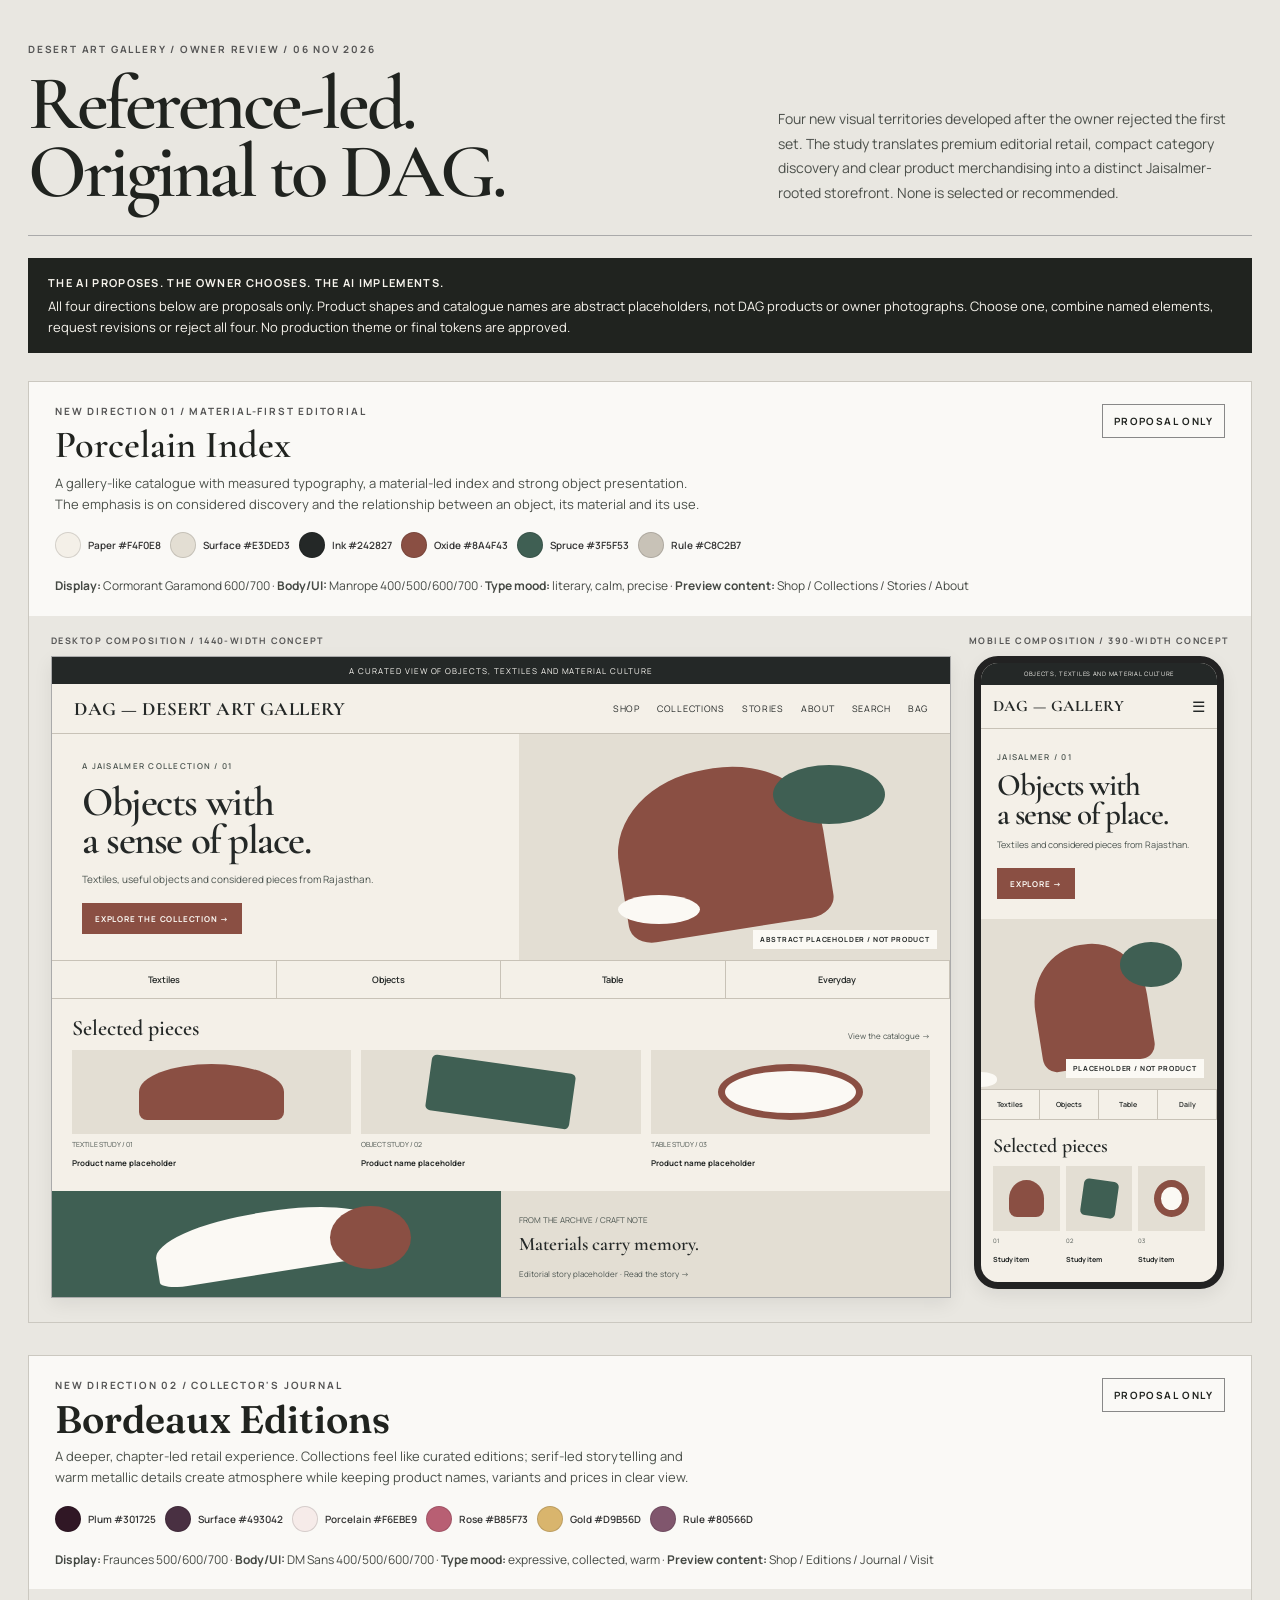
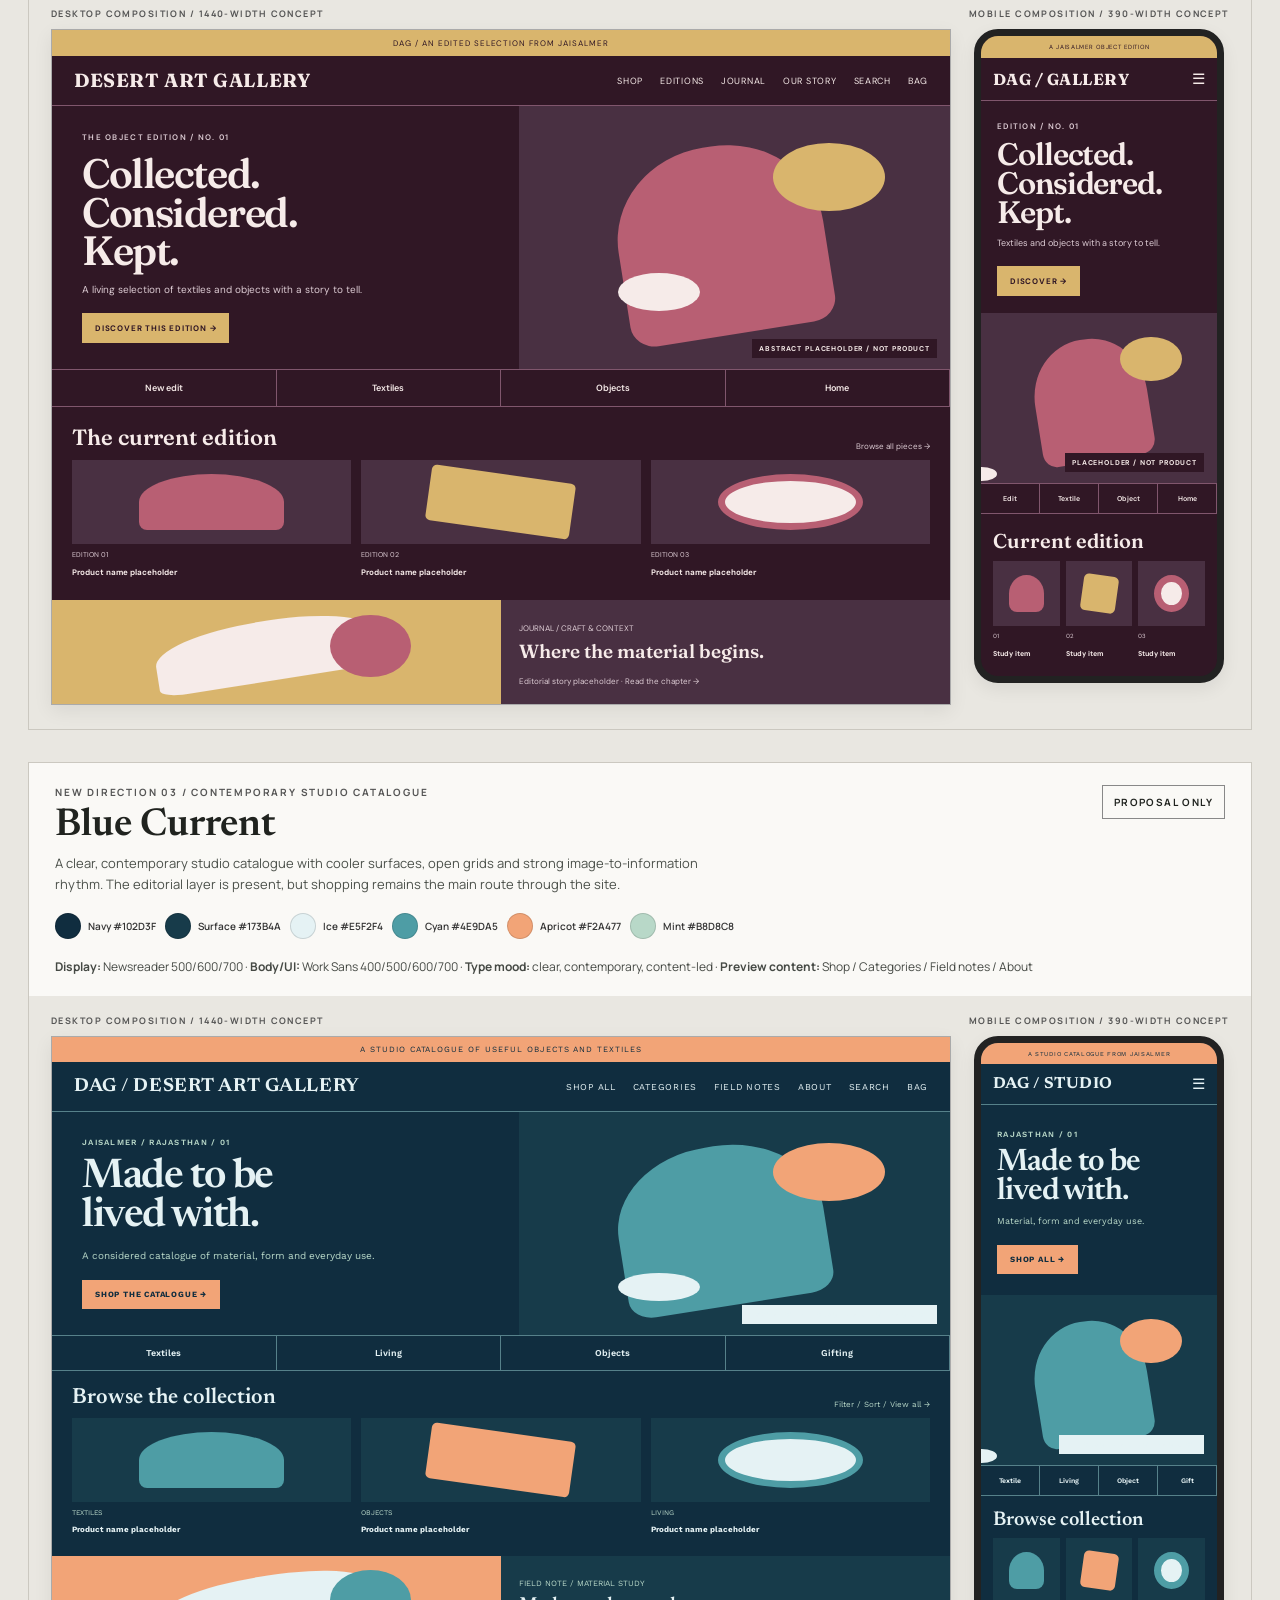
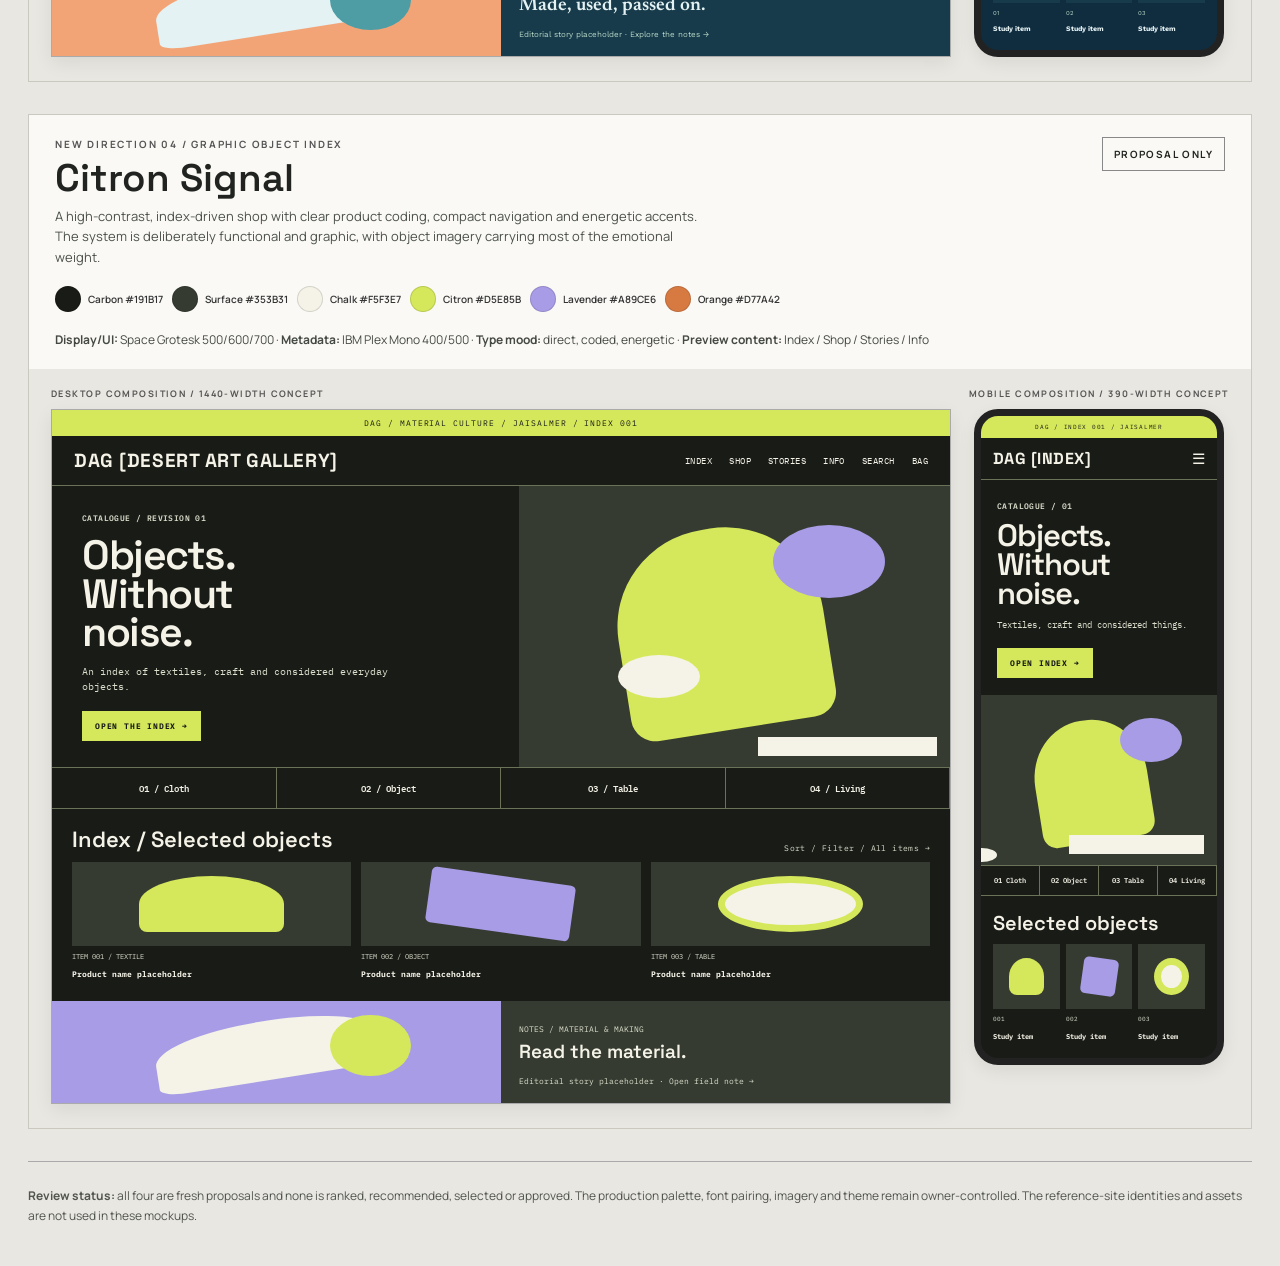
==== design/explorations/reference-led-directions.html @ 69257cd1 "design: add four fresh reference-led visual territories" ====
<!doctype html>
<html lang="en">
<head>
<meta charset="utf-8">
<meta name="viewport" content="width=device-width, initial-scale=1">
<meta name="color-scheme" content="light">
<title>DAG — Reference-led visual territories / owner review</title>
<link rel="preconnect" href="https://fonts.googleapis.com">
<link rel="preconnect" href="https://fonts.gstatic.com" crossorigin>
<link href="https://fonts.googleapis.com/css2?family=Cormorant+Garamond:wght@500;600;700&family=Manrope:wght@400;500;600;700&family=Fraunces:opsz,wght@9..144,500;9..144,600;9..144,700&family=DM+Sans:wght@400;500;600;700&family=Newsreader:opsz,wght@6..72,500;6..72,600;6..72,700&family=Work+Sans:wght@400;500;600;700&family=Space+Grotesk:wght@400;500;600;700&family=IBM+Plex+Mono:wght@400;500&display=swap" rel="stylesheet">
<style>
*{box-sizing:border-box}
:root{font-family:Manrope,Arial,sans-serif;color:#20231f;background:#e9e7e1}
body{margin:0;padding:28px}
.page{max-width:1600px;margin:0 auto}
.kicker{font:700 10px/1.4 Manrope,sans-serif;letter-spacing:.18em;text-transform:uppercase;color:#555}
.intro{display:grid;grid-template-columns:1.2fr .8fr;gap:40px;align-items:end;border-bottom:1px solid #aaa;padding:14px 0 30px}
.intro h1{font:600 clamp(42px,6vw,84px)/.88 "Cormorant Garamond",serif;letter-spacing:-.045em;margin:14px 0 0;max-width:900px}
.intro p{font-size:14px;line-height:1.75;max-width:520px;margin:0;color:#4c504b}
.gate{margin:22px 0 28px;padding:16px 20px;background:#20231f;color:#f7f4ed;line-height:1.6;font-size:13px}
.gate strong{display:block;letter-spacing:.12em;text-transform:uppercase;font-size:11px;margin-bottom:4px}
.option{background:#faf9f6;margin:0 0 32px;border:1px solid #cbc8c0}
.option-head{padding:22px 26px 18px;display:grid;grid-template-columns:1fr auto;gap:24px;align-items:start}
.option-head h2{font:600 clamp(28px,3vw,42px)/1 "Cormorant Garamond",serif;margin:8px 0}
.option-head p{font-size:13px;line-height:1.6;max-width:650px;margin:0;color:#4b504a}
.proposal-tag{font:700 10px Manrope,sans-serif;letter-spacing:.14em;border:1px solid #888;padding:9px 11px;text-transform:uppercase;white-space:nowrap}
.palette{display:flex;flex-wrap:wrap;gap:9px;padding:0 26px 18px}
.swatch{display:flex;align-items:center;gap:7px;font:600 10px Manrope,sans-serif;color:#333}
.chip{width:26px;height:26px;border:1px solid #0002;border-radius:50%;display:inline-block}
.fontline{padding:0 26px 20px;font-size:12px;color:#454944;line-height:1.6}
.previews{padding:18px 22px 24px;background:#e9e7e1;display:grid;grid-template-columns:minmax(0,1fr) 260px;gap:18px;align-items:start}
.preview-label{font:700 9px Manrope,sans-serif;letter-spacing:.16em;text-transform:uppercase;color:#555;margin:0 0 9px}
.screen{border:1px solid #aaa;box-shadow:0 6px 18px #00000012;overflow:hidden}
.desktop .screen{width:100%}
.mobile .screen{width:100%;max-width:250px;margin:0 auto;border:7px solid #222;border-radius:24px}
.store{--bg:#f4f0e8;--surface:#e3ded3;--paper:#fbf9f4;--ink:#242827;--muted:#4c5550;--accent:#8a4f43;--accent2:#3f5f53;--line:#c8c2b7;--display:"Cormorant Garamond",serif;--body:Manrope,sans-serif;background:var(--bg);color:var(--ink);font-family:var(--body)}
.store .topline{padding:8px 18px;background:var(--ink);color:var(--paper);font-size:8px;letter-spacing:.12em;text-transform:uppercase;text-align:center}
.store .nav{display:flex;justify-content:space-between;align-items:center;padding:15px 22px;border-bottom:1px solid var(--line);gap:12px}
.store .brand{font:700 19px/1 var(--display);letter-spacing:.03em}
.store .links{font-size:9px;letter-spacing:.08em;text-transform:uppercase;display:flex;gap:17px}
.store .hero{display:grid;grid-template-columns:1.04fr .96fr;min-height:215px}
.store .copy{padding:26px 30px;display:flex;flex-direction:column;align-items:flex-start;justify-content:center}
.store .eyebrow{font:600 8px var(--body);letter-spacing:.16em;text-transform:uppercase;color:var(--muted)}
.store h3{font:600 clamp(30px,3.2vw,49px)/.94 var(--display);letter-spacing:-.035em;margin:12px 0}
.store .sub{font:400 10px/1.55 var(--body);max-width:320px;color:var(--muted);margin:0 0 16px}
.store .cta{font:700 8px var(--body);letter-spacing:.1em;text-transform:uppercase;background:var(--accent);color:var(--paper);padding:10px 13px}
.art{position:relative;min-height:215px;background:var(--surface);overflow:hidden;display:grid;place-items:center}
.art:before{content:"";position:absolute;width:48%;height:72%;border-radius:48% 48% 12% 12%;background:var(--accent);transform:rotate(-9deg);left:23%;top:15%}
.art:after{content:"";position:absolute;width:26%;height:26%;border-radius:50%;background:var(--accent2);right:15%;top:14%;box-shadow:-170px 115px 0 -15px var(--paper)}
.art .stamp{position:absolute;bottom:11px;right:13px;z-index:1;font:700 7px var(--body);letter-spacing:.12em;color:var(--ink);background:var(--paper);padding:5px 7px}
.store .category-row{display:grid;grid-template-columns:repeat(4,1fr);border-top:1px solid var(--line);border-bottom:1px solid var(--line)}
.store .category-row span{padding:12px 8px;text-align:center;font:600 9px var(--body);border-right:1px solid var(--line)}
.store .section-title{display:flex;align-items:end;justify-content:space-between;padding:16px 20px 9px}
.store .section-title h4{font:600 22px var(--display);margin:0}
.store .section-title small{font-size:8px;color:var(--muted)}
.store .products{display:grid;grid-template-columns:repeat(3,1fr);gap:10px;padding:0 20px 20px}
.store .product{min-width:0}
.store .product-art{height:84px;background:var(--surface);position:relative;overflow:hidden}
.store .product-art:before{content:"";position:absolute;inset:14px 24%;border-radius:50% 50% 8px 8px;background:var(--accent)}
.store .product:nth-child(2) .product-art:before{background:var(--accent2);border-radius:5px;transform:rotate(8deg)}
.store .product:nth-child(3) .product-art:before{background:var(--paper);border:7px solid var(--accent);border-radius:50%}
.store .product small{display:block;font-size:7px;color:var(--muted);padding-top:6px}
.store .product b{font-size:8px}
.store .editorial{display:grid;grid-template-columns:1fr 1fr;background:var(--surface);min-height:90px}
.store .editorial .art{min-height:90px;background:var(--accent2)}
.store .editorial .art:before{background:var(--paper);width:50%;height:58%;top:20%}
.store .editorial .art:after{background:var(--accent);width:18%;height:60%;right:20%}
.store .editorial-copy{padding:15px 18px}
.store .editorial-copy b{font:600 19px/1.05 var(--display);display:block;margin:6px 0}
.store .editorial-copy small{font-size:8px;color:var(--muted)}
.store .mobile-content{display:none}
.store .placeholder-note{font:600 6px var(--body);letter-spacing:.08em;text-transform:uppercase;opacity:.8}
.theme-porcelain{--bg:#f4f0e8;--surface:#e3ded3;--paper:#fbf9f4;--ink:#242827;--muted:#4c5550;--accent:#8a4f43;--accent2:#3f5f53;--line:#c8c2b7;--display:"Cormorant Garamond",serif;--body:Manrope,sans-serif}
.theme-bordeaux{--bg:#301725;--surface:#493042;--paper:#f6ebe9;--ink:#f6ebe9;--muted:#dccbd3;--accent:#b85f73;--accent2:#d9b56d;--line:#80566d;--display:Fraunces,serif;--body:"DM Sans",sans-serif}
.theme-bordeaux .topline{background:#d9b56d;color:#301725}
.theme-bordeaux .cta{background:#d9b56d;color:#301725}
.theme-bordeaux .art .stamp{background:#301725;color:#f6ebe9}
.theme-bordeaux .editorial{background:#493042}
.theme-blue{--bg:#102d3f;--surface:#173b4a;--paper:#e5f2f4;--ink:#e5f2f4;--muted:#b8d8c8;--accent:#4e9da5;--accent2:#f2a477;--line:#56818a;--display:Newsreader,serif;--body:"Work Sans",sans-serif}
.theme-blue .topline{background:#f2a477;color:#102d3f}
.theme-blue .cta{background:#f2a477;color:#102d3f}
.theme-blue .category-row span{border-color:#56818a}
.theme-citron{--bg:#191b17;--surface:#353b31;--paper:#f5f3e7;--ink:#f5f3e7;--muted:#dbdecb;--accent:#d5e85b;--accent2:#a89ce6;--line:#6a7258;--display:"Space Grotesk",sans-serif;--body:"IBM Plex Mono",monospace}
.theme-citron .topline{background:#d5e85b;color:#191b17}
.theme-citron .cta{background:#d5e85b;color:#191b17}
.theme-citron .brand,.theme-citron .section-title h4,.theme-citron h3{font-family:"Space Grotesk",sans-serif}
.theme-citron .links,.theme-citron .eyebrow,.theme-citron .section-title small{letter-spacing:.05em}
.mobile-store .topline{font-size:6px;padding:7px 6px}
.mobile-store .nav{padding:11px 12px}
.mobile-store .brand{font-size:16px}
.mobile-store .links{font-size:0;gap:0}
.mobile-store .links:after{content:"☰";font-size:15px}
.mobile-store .hero{display:block}
.mobile-store .copy{padding:20px 16px 17px;min-height:190px}
.mobile-store h3{font-size:31px;margin:9px 0}
.mobile-store .sub{font-size:9px}
.mobile-store .art{min-height:170px}
.mobile-store .category-row span{font-size:7px;padding:10px 3px}
.mobile-store .section-title{padding:14px 12px 8px}
.mobile-store .section-title h4{font-size:20px}
.mobile-store .products{gap:6px;padding:0 12px 15px}
.mobile-store .product-art{height:65px}
.mobile-store .product small{font-size:6px}
.mobile-store .product b{font-size:7px}
.mobile-store .editorial{grid-template-columns:1fr}
.mobile-store .editorial .art{display:none}
.mobile-store .editorial-copy{padding:13px}
.mobile-store .editorial-copy b{font-size:19px}
.mobile-store .placeholder-note{font-size:5px}
@media(max-width:900px){
 body{padding:12px}.intro{grid-template-columns:1fr;gap:14px}.previews{grid-template-columns:1fr}.mobile .screen{max-width:300px}
 .option-head{padding:18px;grid-template-columns:1fr}.palette,.fontline{padding-left:18px;padding-right:18px}
 .desktop .store .links{gap:8px}.desktop .store .nav{padding:12px}
}
</style>
</head>
<body>
<div class="page">
  <header class="intro">
    <div><div class="kicker">DESERT ART GALLERY / OWNER REVIEW / 06 NOV 2026</div><h1>Reference-led.<br>Original to DAG.</h1></div>
    <p>Four new visual territories developed after the owner rejected the first set. The study translates premium editorial retail, compact category discovery and clear product merchandising into a distinct Jaisalmer-rooted storefront. None is selected or recommended.</p>
  </header>
  <div class="gate"><strong>THE AI PROPOSES. THE OWNER CHOOSES. THE AI IMPLEMENTS.</strong>All four directions below are proposals only. Product shapes and catalogue names are abstract placeholders, not DAG products or owner photographs. Choose one, combine named elements, request revisions or reject all four. No production theme or final tokens are approved.</div>

  <article class="option">
    <div class="option-head"><div><div class="kicker">NEW DIRECTION 01 / MATERIAL-FIRST EDITORIAL</div><h2 style="font-family:'Cormorant Garamond',serif">Porcelain Index</h2><p>A gallery-like catalogue with measured typography, a material-led index and strong object presentation. The emphasis is on considered discovery and the relationship between an object, its material and its use.</p></div><span class="proposal-tag">Proposal only</span></div>
    <div class="palette"><span class="swatch"><i class="chip" style="background:#F4F0E8"></i>Paper #F4F0E8</span><span class="swatch"><i class="chip" style="background:#E3DED3"></i>Surface #E3DED3</span><span class="swatch"><i class="chip" style="background:#242827"></i>Ink #242827</span><span class="swatch"><i class="chip" style="background:#8A4F43"></i>Oxide #8A4F43</span><span class="swatch"><i class="chip" style="background:#3F5F53"></i>Spruce #3F5F53</span><span class="swatch"><i class="chip" style="background:#C8C2B7"></i>Rule #C8C2B7</span></div>
    <div class="fontline"><b>Display:</b> Cormorant Garamond 600/700 · <b>Body/UI:</b> Manrope 400/500/600/700 · <b>Type mood:</b> literary, calm, precise · <b>Preview content:</b> Shop / Collections / Stories / About</div>
    <div class="previews">
      <div class="desktop"><div class="preview-label">Desktop composition / 1440-width concept</div><div class="screen store theme-porcelain">
        <div class="topline">A curated view of objects, textiles and material culture</div><div class="nav"><div class="brand">DAG — DESERT ART GALLERY</div><div class="links"><span>Shop</span><span>Collections</span><span>Stories</span><span>About</span><span>Search</span><span>Bag</span></div></div>
        <div class="hero"><div class="copy"><div class="eyebrow">A Jaisalmer collection / 01</div><h3>Objects with<br>a sense of place.</h3><p class="sub">Textiles, useful objects and considered pieces from Rajasthan.</p><span class="cta">Explore the collection →</span></div><div class="art"><span class="stamp">ABSTRACT PLACEHOLDER / NOT PRODUCT</span></div></div>
        <div class="category-row"><span>Textiles</span><span>Objects</span><span>Table</span><span>Everyday</span></div>
        <div class="section-title"><h4>Selected pieces</h4><small>View the catalogue →</small></div>
        <div class="products"><div class="product"><div class="product-art"></div><small>TEXTILE STUDY / 01</small><b>Product name placeholder</b></div><div class="product"><div class="product-art"></div><small>OBJECT STUDY / 02</small><b>Product name placeholder</b></div><div class="product"><div class="product-art"></div><small>TABLE STUDY / 03</small><b>Product name placeholder</b></div></div>
        <div class="editorial"><div class="art"></div><div class="editorial-copy"><small>FROM THE ARCHIVE / CRAFT NOTE</small><b>Materials carry memory.</b><small>Editorial story placeholder · Read the story →</small></div></div>
      </div></div>
      <div class="mobile"><div class="preview-label">Mobile composition / 390-width concept</div><div class="screen store theme-porcelain mobile-store">
        <div class="topline">Objects, textiles and material culture</div><div class="nav"><div class="brand">DAG — GALLERY</div><div class="links"></div></div>
        <div class="hero"><div class="copy"><div class="eyebrow">Jaisalmer / 01</div><h3>Objects with<br>a sense of place.</h3><p class="sub">Textiles and considered pieces from Rajasthan.</p><span class="cta">Explore →</span></div><div class="art"><span class="stamp">PLACEHOLDER / NOT PRODUCT</span></div></div>
        <div class="category-row"><span>Textiles</span><span>Objects</span><span>Table</span><span>Daily</span></div>
        <div class="section-title"><h4>Selected pieces</h4></div><div class="products"><div class="product"><div class="product-art"></div><small>01</small><b>Study item</b></div><div class="product"><div class="product-art"></div><small>02</small><b>Study item</b></div><div class="product"><div class="product-art"></div><small>03</small><b>Study item</b></div></div>
      </div></div>
    </div>
  </article>

  <article class="option">
    <div class="option-head"><div><div class="kicker">NEW DIRECTION 02 / COLLECTOR'S JOURNAL</div><h2 style="font-family:Fraunces,serif">Bordeaux Editions</h2><p>A deeper, chapter-led retail experience. Collections feel like curated editions; serif-led storytelling and warm metallic details create atmosphere while keeping product names, variants and prices in clear view.</p></div><span class="proposal-tag">Proposal only</span></div>
    <div class="palette"><span class="swatch"><i class="chip" style="background:#301725"></i>Plum #301725</span><span class="swatch"><i class="chip" style="background:#493042"></i>Surface #493042</span><span class="swatch"><i class="chip" style="background:#F6EBE9"></i>Porcelain #F6EBE9</span><span class="swatch"><i class="chip" style="background:#B85F73"></i>Rose #B85F73</span><span class="swatch"><i class="chip" style="background:#D9B56D"></i>Gold #D9B56D</span><span class="swatch"><i class="chip" style="background:#80566D"></i>Rule #80566D</span></div>
    <div class="fontline"><b>Display:</b> Fraunces 500/600/700 · <b>Body/UI:</b> DM Sans 400/500/600/700 · <b>Type mood:</b> expressive, collected, warm · <b>Preview content:</b> Shop / Editions / Journal / Visit</div>
    <div class="previews">
      <div class="desktop"><div class="preview-label">Desktop composition / 1440-width concept</div><div class="screen store theme-bordeaux">
        <div class="topline">DAG / An edited selection from Jaisalmer</div><div class="nav"><div class="brand">DESERT ART GALLERY</div><div class="links"><span>Shop</span><span>Editions</span><span>Journal</span><span>Our story</span><span>Search</span><span>Bag</span></div></div>
        <div class="hero"><div class="copy"><div class="eyebrow">The object edition / No. 01</div><h3>Collected.<br>Considered.<br>Kept.</h3><p class="sub">A living selection of textiles and objects with a story to tell.</p><span class="cta">Discover this edition →</span></div><div class="art"><span class="stamp">ABSTRACT PLACEHOLDER / NOT PRODUCT</span></div></div>
        <div class="category-row"><span>New edit</span><span>Textiles</span><span>Objects</span><span>Home</span></div>
        <div class="section-title"><h4>The current edition</h4><small>Browse all pieces →</small></div>
        <div class="products"><div class="product"><div class="product-art"></div><small>EDITION 01</small><b>Product name placeholder</b></div><div class="product"><div class="product-art"></div><small>EDITION 02</small><b>Product name placeholder</b></div><div class="product"><div class="product-art"></div><small>EDITION 03</small><b>Product name placeholder</b></div></div>
        <div class="editorial"><div class="art"></div><div class="editorial-copy"><small>JOURNAL / CRAFT & CONTEXT</small><b>Where the material begins.</b><small>Editorial story placeholder · Read the chapter →</small></div></div>
      </div></div>
      <div class="mobile"><div class="preview-label">Mobile composition / 390-width concept</div><div class="screen store theme-bordeaux mobile-store">
        <div class="topline">A Jaisalmer object edition</div><div class="nav"><div class="brand">DAG / GALLERY</div><div class="links"></div></div>
        <div class="hero"><div class="copy"><div class="eyebrow">Edition / No. 01</div><h3>Collected.<br>Considered.<br>Kept.</h3><p class="sub">Textiles and objects with a story to tell.</p><span class="cta">Discover →</span></div><div class="art"><span class="stamp">PLACEHOLDER / NOT PRODUCT</span></div></div>
        <div class="category-row"><span>Edit</span><span>Textile</span><span>Object</span><span>Home</span></div>
        <div class="section-title"><h4>Current edition</h4></div><div class="products"><div class="product"><div class="product-art"></div><small>01</small><b>Study item</b></div><div class="product"><div class="product-art"></div><small>02</small><b>Study item</b></div><div class="product"><div class="product-art"></div><small>03</small><b>Study item</b></div></div>
      </div></div>
    </div>
  </article>

  <article class="option">
    <div class="option-head"><div><div class="kicker">NEW DIRECTION 03 / CONTEMPORARY STUDIO CATALOGUE</div><h2 style="font-family:Newsreader,serif">Blue Current</h2><p>A clear, contemporary studio catalogue with cooler surfaces, open grids and strong image-to-information rhythm. The editorial layer is present, but shopping remains the main route through the site.</p></div><span class="proposal-tag">Proposal only</span></div>
    <div class="palette"><span class="swatch"><i class="chip" style="background:#102D3F"></i>Navy #102D3F</span><span class="swatch"><i class="chip" style="background:#173B4A"></i>Surface #173B4A</span><span class="swatch"><i class="chip" style="background:#E5F2F4"></i>Ice #E5F2F4</span><span class="swatch"><i class="chip" style="background:#4E9DA5"></i>Cyan #4E9DA5</span><span class="swatch"><i class="chip" style="background:#F2A477"></i>Apricot #F2A477</span><span class="swatch"><i class="chip" style="background:#B8D8C8"></i>Mint #B8D8C8</span></div>
    <div class="fontline"><b>Display:</b> Newsreader 500/600/700 · <b>Body/UI:</b> Work Sans 400/500/600/700 · <b>Type mood:</b> clear, contemporary, content-led · <b>Preview content:</b> Shop / Categories / Field notes / About</div>
    <div class="previews">
      <div class="desktop"><div class="preview-label">Desktop composition / 1440-width concept</div><div class="screen store theme-blue">
        <div class="topline">A studio catalogue of useful objects and textiles</div><div class="nav"><div class="brand">DAG / DESERT ART GALLERY</div><div class="links"><span>Shop all</span><span>Categories</span><span>Field notes</span><span>About</span><span>Search</span><span>Bag</span></div></div>
        <div class="hero"><div class="copy"><div class="eyebrow">Jaisalmer / Rajasthan / 01</div><h3>Made to be<br>lived with.</h3><p class="sub">A considered catalogue of material, form and everyday use.</p><span class="cta">Shop the catalogue →</span></div><div class="art"><span class="stamp">ABSTRACT PLACEHOLDER / NOT PRODUCT</span></div></div>
        <div class="category-row"><span>Textiles</span><span>Living</span><span>Objects</span><span>Gifting</span></div>
        <div class="section-title"><h4>Browse the collection</h4><small>Filter / Sort / View all →</small></div>
        <div class="products"><div class="product"><div class="product-art"></div><small>TEXTILES</small><b>Product name placeholder</b></div><div class="product"><div class="product-art"></div><small>OBJECTS</small><b>Product name placeholder</b></div><div class="product"><div class="product-art"></div><small>LIVING</small><b>Product name placeholder</b></div></div>
        <div class="editorial"><div class="art"></div><div class="editorial-copy"><small>FIELD NOTE / MATERIAL STUDY</small><b>Made, used, passed on.</b><small>Editorial story placeholder · Explore the notes →</small></div></div>
      </div></div>
      <div class="mobile"><div class="preview-label">Mobile composition / 390-width concept</div><div class="screen store theme-blue mobile-store">
        <div class="topline">A studio catalogue from Jaisalmer</div><div class="nav"><div class="brand">DAG / STUDIO</div><div class="links"></div></div>
        <div class="hero"><div class="copy"><div class="eyebrow">Rajasthan / 01</div><h3>Made to be<br>lived with.</h3><p class="sub">Material, form and everyday use.</p><span class="cta">Shop all →</span></div><div class="art"><span class="stamp">PLACEHOLDER / NOT PRODUCT</span></div></div>
        <div class="category-row"><span>Textile</span><span>Living</span><span>Object</span><span>Gift</span></div>
        <div class="section-title"><h4>Browse collection</h4></div><div class="products"><div class="product"><div class="product-art"></div><small>01</small><b>Study item</b></div><div class="product"><div class="product-art"></div><small>02</small><b>Study item</b></div><div class="product"><div class="product-art"></div><small>03</small><b>Study item</b></div></div>
      </div></div>
    </div>
  </article>

  <article class="option">
    <div class="option-head"><div><div class="kicker">NEW DIRECTION 04 / GRAPHIC OBJECT INDEX</div><h2 style="font-family:'Space Grotesk',sans-serif">Citron Signal</h2><p>A high-contrast, index-driven shop with clear product coding, compact navigation and energetic accents. The system is deliberately functional and graphic, with object imagery carrying most of the emotional weight.</p></div><span class="proposal-tag">Proposal only</span></div>
    <div class="palette"><span class="swatch"><i class="chip" style="background:#191B17"></i>Carbon #191B17</span><span class="swatch"><i class="chip" style="background:#353B31"></i>Surface #353B31</span><span class="swatch"><i class="chip" style="background:#F5F3E7"></i>Chalk #F5F3E7</span><span class="swatch"><i class="chip" style="background:#D5E85B"></i>Citron #D5E85B</span><span class="swatch"><i class="chip" style="background:#A89CE6"></i>Lavender #A89CE6</span><span class="swatch"><i class="chip" style="background:#D77A42"></i>Orange #D77A42</span></div>
    <div class="fontline"><b>Display/UI:</b> Space Grotesk 500/600/700 · <b>Metadata:</b> IBM Plex Mono 400/500 · <b>Type mood:</b> direct, coded, energetic · <b>Preview content:</b> Index / Shop / Stories / Info</div>
    <div class="previews">
      <div class="desktop"><div class="preview-label">Desktop composition / 1440-width concept</div><div class="screen store theme-citron">
        <div class="topline">DAG / MATERIAL CULTURE / JAISALMER / INDEX 001</div><div class="nav"><div class="brand">DAG [DESERT ART GALLERY]</div><div class="links"><span>Index</span><span>Shop</span><span>Stories</span><span>Info</span><span>Search</span><span>Bag</span></div></div>
        <div class="hero"><div class="copy"><div class="eyebrow">Catalogue / Revision 01</div><h3>Objects.<br>Without<br>noise.</h3><p class="sub">An index of textiles, craft and considered everyday objects.</p><span class="cta">Open the index →</span></div><div class="art"><span class="stamp">ABSTRACT PLACEHOLDER / NOT PRODUCT</span></div></div>
        <div class="category-row"><span>01 / Cloth</span><span>02 / Object</span><span>03 / Table</span><span>04 / Living</span></div>
        <div class="section-title"><h4>Index / Selected objects</h4><small>Sort / Filter / All items →</small></div>
        <div class="products"><div class="product"><div class="product-art"></div><small>ITEM 001 / TEXTILE</small><b>Product name placeholder</b></div><div class="product"><div class="product-art"></div><small>ITEM 002 / OBJECT</small><b>Product name placeholder</b></div><div class="product"><div class="product-art"></div><small>ITEM 003 / TABLE</small><b>Product name placeholder</b></div></div>
        <div class="editorial"><div class="art"></div><div class="editorial-copy"><small>NOTES / MATERIAL & MAKING</small><b>Read the material.</b><small>Editorial story placeholder · Open field note →</small></div></div>
      </div></div>
      <div class="mobile"><div class="preview-label">Mobile composition / 390-width concept</div><div class="screen store theme-citron mobile-store">
        <div class="topline">DAG / INDEX 001 / JAISALMER</div><div class="nav"><div class="brand">DAG [INDEX]</div><div class="links"></div></div>
        <div class="hero"><div class="copy"><div class="eyebrow">Catalogue / 01</div><h3>Objects.<br>Without<br>noise.</h3><p class="sub">Textiles, craft and considered things.</p><span class="cta">Open index →</span></div><div class="art"><span class="stamp">PLACEHOLDER / NOT PRODUCT</span></div></div>
        <div class="category-row"><span>01 Cloth</span><span>02 Object</span><span>03 Table</span><span>04 Living</span></div>
        <div class="section-title"><h4>Selected objects</h4></div><div class="products"><div class="product"><div class="product-art"></div><small>001</small><b>Study item</b></div><div class="product"><div class="product-art"></div><small>002</small><b>Study item</b></div><div class="product"><div class="product-art"></div><small>003</small><b>Study item</b></div></div>
      </div></div>
    </div>
  </article>

  <footer style="padding:24px 0 12px;border-top:1px solid #aaa;font-size:12px;line-height:1.7;color:#51554f">
    <b>Review status:</b> all four are fresh proposals and none is ranked, recommended, selected or approved. The production palette, font pairing, imagery and theme remain owner-controlled. The reference-site identities and assets are not used in these mockups.
  </footer>
</div>
</body>
</html>
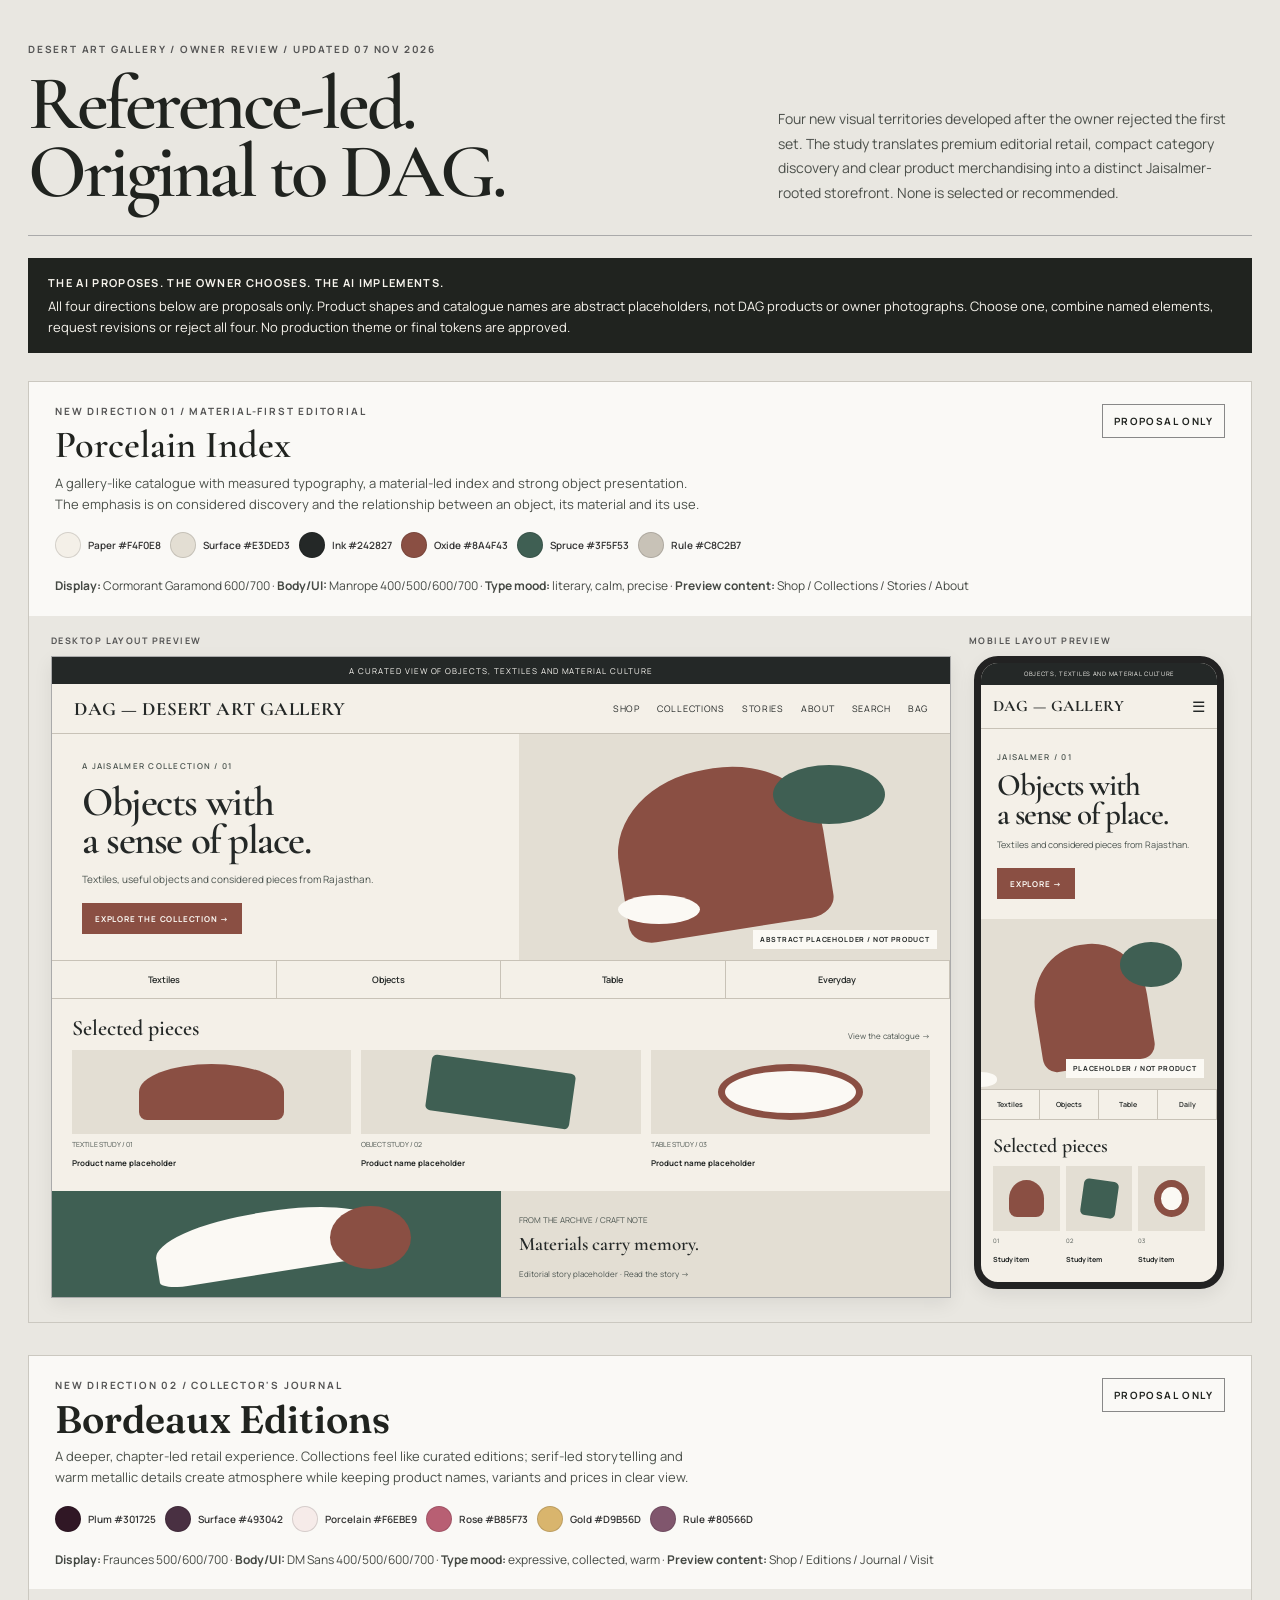
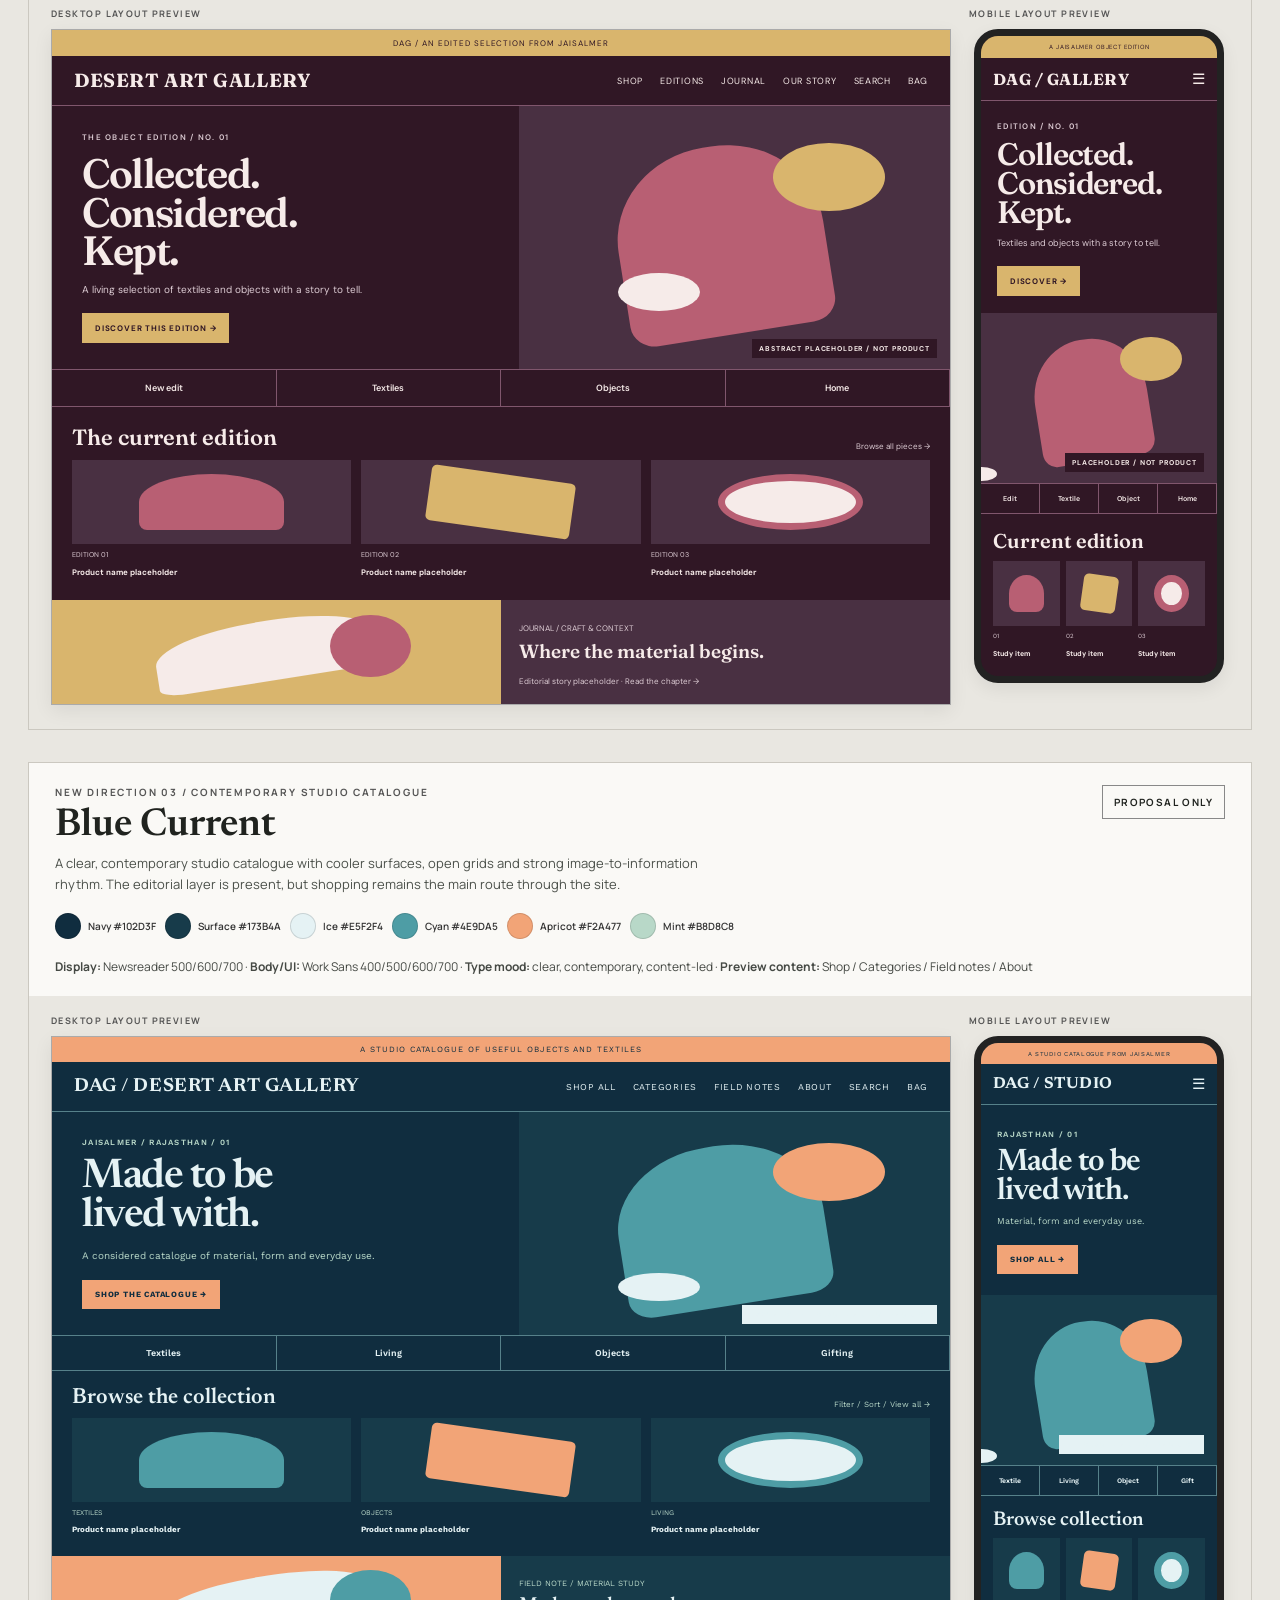
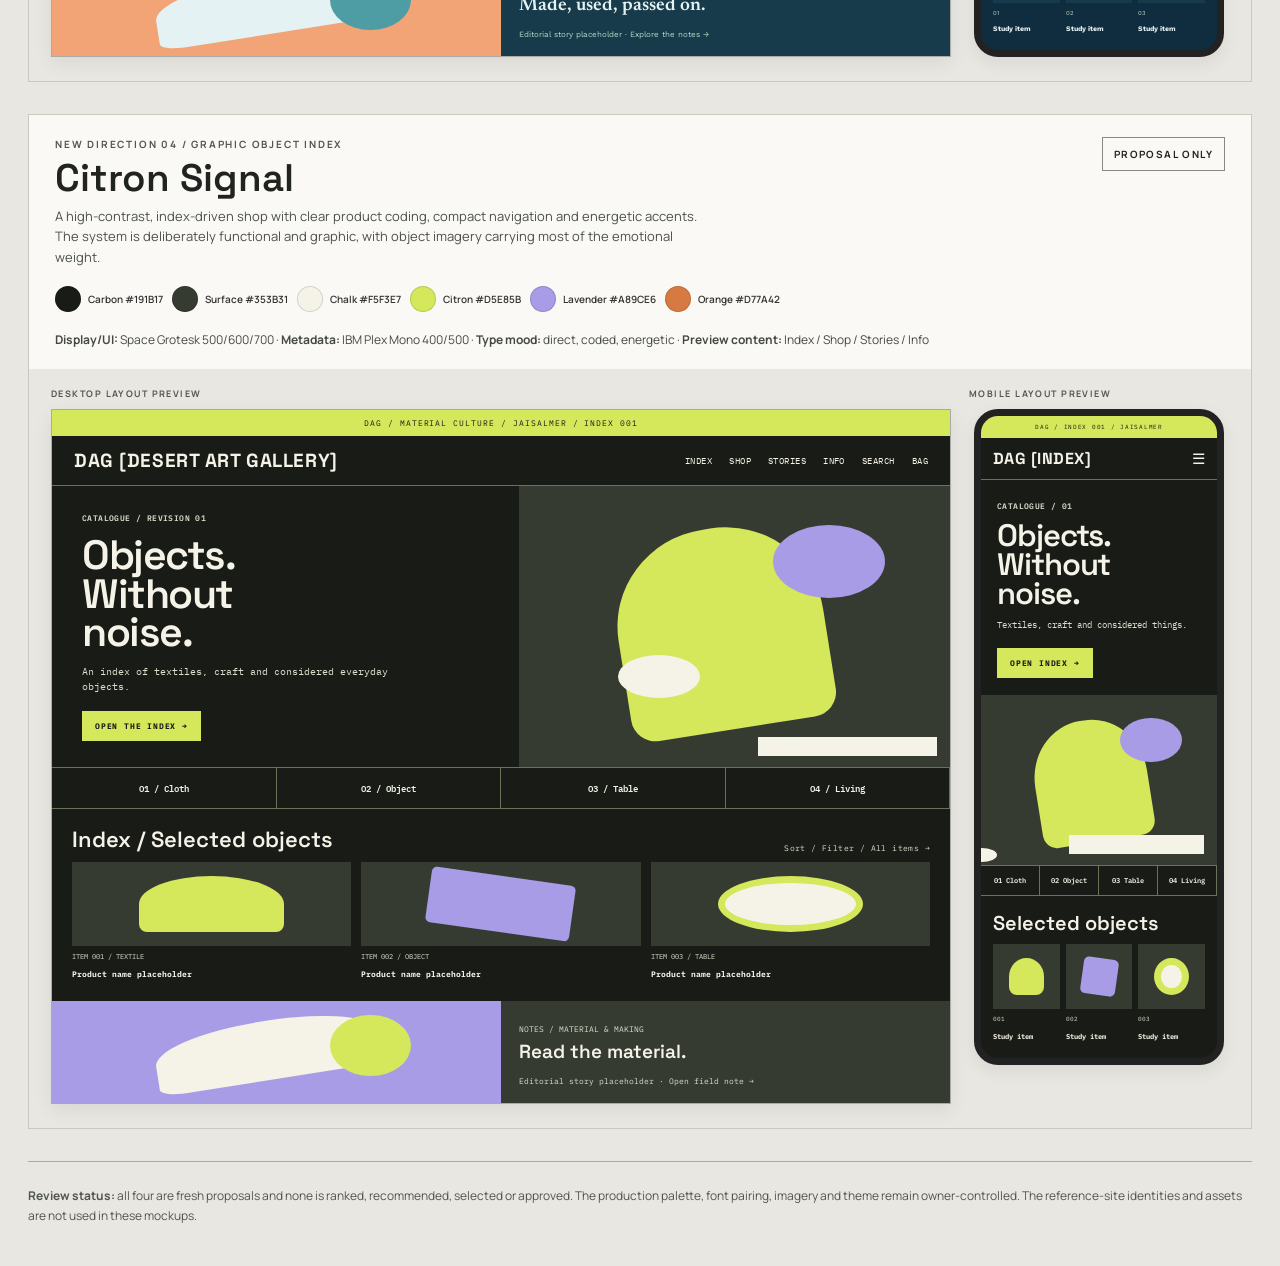
==== commit 32bcc329: "feat: improve visual review board accessibility and contrast checks" ====
--- a/design/explorations/reference-led-directions.html
+++ b/design/explorations/reference-led-directions.html
@@ -10,6 +10,8 @@
 <link href="https://fonts.googleapis.com/css2?family=Cormorant+Garamond:wght@500;600;700&family=Manrope:wght@400;500;600;700&family=Fraunces:opsz,wght@9..144,500;9..144,600;9..144,700&family=DM+Sans:wght@400;500;600;700&family=Newsreader:opsz,wght@6..72,500;6..72,600;6..72,700&family=Work+Sans:wght@400;500;600;700&family=Space+Grotesk:wght@400;500;600;700&family=IBM+Plex+Mono:wght@400;500&display=swap" rel="stylesheet">
 <style>
 *{box-sizing:border-box}
+.skip-link{position:absolute;left:12px;top:12px;z-index:1000;transform:translateY(-160%);padding:10px 14px;background:#20231f;color:#f7f4ed;border:2px solid #f7f4ed;text-decoration:underline;font:700 12px/1.2 Manrope,sans-serif}
+.skip-link:focus,.skip-link:focus-visible{transform:translateY(0);outline:3px solid #20231f;outline-offset:3px}
 :root{font-family:Manrope,Arial,sans-serif;color:#20231f;background:#e9e7e1}
 body{margin:0;padding:28px}
 .page{max-width:1600px;margin:0 auto}
@@ -115,19 +117,21 @@
 </style>
 </head>
 <body>
+<a class="skip-link" href="#visual-options">Skip to visual options</a>
 <div class="page">
   <header class="intro">
-    <div><div class="kicker">DESERT ART GALLERY / OWNER REVIEW / 06 NOV 2026</div><h1>Reference-led.<br>Original to DAG.</h1></div>
+    <div><div class="kicker">DESERT ART GALLERY / OWNER REVIEW / UPDATED 07 NOV 2026</div><h1>Reference-led.<br>Original to DAG.</h1></div>
     <p>Four new visual territories developed after the owner rejected the first set. The study translates premium editorial retail, compact category discovery and clear product merchandising into a distinct Jaisalmer-rooted storefront. None is selected or recommended.</p>
   </header>
   <div class="gate"><strong>THE AI PROPOSES. THE OWNER CHOOSES. THE AI IMPLEMENTS.</strong>All four directions below are proposals only. Product shapes and catalogue names are abstract placeholders, not DAG products or owner photographs. Choose one, combine named elements, request revisions or reject all four. No production theme or final tokens are approved.</div>
 
-  <article class="option">
-    <div class="option-head"><div><div class="kicker">NEW DIRECTION 01 / MATERIAL-FIRST EDITORIAL</div><h2 style="font-family:'Cormorant Garamond',serif">Porcelain Index</h2><p>A gallery-like catalogue with measured typography, a material-led index and strong object presentation. The emphasis is on considered discovery and the relationship between an object, its material and its use.</p></div><span class="proposal-tag">Proposal only</span></div>
+  <main id="visual-options" aria-label="Visual territory proposals">
+  <article class="option" aria-labelledby="porcelain-index-title">
+    <div class="option-head"><div><div class="kicker">NEW DIRECTION 01 / MATERIAL-FIRST EDITORIAL</div><h2 id="porcelain-index-title" style="font-family:'Cormorant Garamond',serif">Porcelain Index</h2><p>A gallery-like catalogue with measured typography, a material-led index and strong object presentation. The emphasis is on considered discovery and the relationship between an object, its material and its use.</p></div><span class="proposal-tag">Proposal only</span></div>
     <div class="palette"><span class="swatch"><i class="chip" style="background:#F4F0E8"></i>Paper #F4F0E8</span><span class="swatch"><i class="chip" style="background:#E3DED3"></i>Surface #E3DED3</span><span class="swatch"><i class="chip" style="background:#242827"></i>Ink #242827</span><span class="swatch"><i class="chip" style="background:#8A4F43"></i>Oxide #8A4F43</span><span class="swatch"><i class="chip" style="background:#3F5F53"></i>Spruce #3F5F53</span><span class="swatch"><i class="chip" style="background:#C8C2B7"></i>Rule #C8C2B7</span></div>
     <div class="fontline"><b>Display:</b> Cormorant Garamond 600/700 · <b>Body/UI:</b> Manrope 400/500/600/700 · <b>Type mood:</b> literary, calm, precise · <b>Preview content:</b> Shop / Collections / Stories / About</div>
     <div class="previews">
-      <div class="desktop"><div class="preview-label">Desktop composition / 1440-width concept</div><div class="screen store theme-porcelain">
+      <div class="desktop" role="group" aria-label="Desktop layout preview"><div class="preview-label">Desktop layout preview</div><div class="screen store theme-porcelain">
         <div class="topline">A curated view of objects, textiles and material culture</div><div class="nav"><div class="brand">DAG — DESERT ART GALLERY</div><div class="links"><span>Shop</span><span>Collections</span><span>Stories</span><span>About</span><span>Search</span><span>Bag</span></div></div>
         <div class="hero"><div class="copy"><div class="eyebrow">A Jaisalmer collection / 01</div><h3>Objects with<br>a sense of place.</h3><p class="sub">Textiles, useful objects and considered pieces from Rajasthan.</p><span class="cta">Explore the collection →</span></div><div class="art"><span class="stamp">ABSTRACT PLACEHOLDER / NOT PRODUCT</span></div></div>
         <div class="category-row"><span>Textiles</span><span>Objects</span><span>Table</span><span>Everyday</span></div>
@@ -135,7 +139,7 @@
         <div class="products"><div class="product"><div class="product-art"></div><small>TEXTILE STUDY / 01</small><b>Product name placeholder</b></div><div class="product"><div class="product-art"></div><small>OBJECT STUDY / 02</small><b>Product name placeholder</b></div><div class="product"><div class="product-art"></div><small>TABLE STUDY / 03</small><b>Product name placeholder</b></div></div>
         <div class="editorial"><div class="art"></div><div class="editorial-copy"><small>FROM THE ARCHIVE / CRAFT NOTE</small><b>Materials carry memory.</b><small>Editorial story placeholder · Read the story →</small></div></div>
       </div></div>
-      <div class="mobile"><div class="preview-label">Mobile composition / 390-width concept</div><div class="screen store theme-porcelain mobile-store">
+      <div class="mobile" role="group" aria-label="Mobile layout preview"><div class="preview-label">Mobile layout preview</div><div class="screen store theme-porcelain mobile-store">
         <div class="topline">Objects, textiles and material culture</div><div class="nav"><div class="brand">DAG — GALLERY</div><div class="links"></div></div>
         <div class="hero"><div class="copy"><div class="eyebrow">Jaisalmer / 01</div><h3>Objects with<br>a sense of place.</h3><p class="sub">Textiles and considered pieces from Rajasthan.</p><span class="cta">Explore →</span></div><div class="art"><span class="stamp">PLACEHOLDER / NOT PRODUCT</span></div></div>
         <div class="category-row"><span>Textiles</span><span>Objects</span><span>Table</span><span>Daily</span></div>
@@ -144,12 +148,12 @@
     </div>
   </article>
 
-  <article class="option">
-    <div class="option-head"><div><div class="kicker">NEW DIRECTION 02 / COLLECTOR'S JOURNAL</div><h2 style="font-family:Fraunces,serif">Bordeaux Editions</h2><p>A deeper, chapter-led retail experience. Collections feel like curated editions; serif-led storytelling and warm metallic details create atmosphere while keeping product names, variants and prices in clear view.</p></div><span class="proposal-tag">Proposal only</span></div>
+  <article class="option" aria-labelledby="bordeaux-editions-title">
+    <div class="option-head"><div><div class="kicker">NEW DIRECTION 02 / COLLECTOR'S JOURNAL</div><h2 id="bordeaux-editions-title" style="font-family:Fraunces,serif">Bordeaux Editions</h2><p>A deeper, chapter-led retail experience. Collections feel like curated editions; serif-led storytelling and warm metallic details create atmosphere while keeping product names, variants and prices in clear view.</p></div><span class="proposal-tag">Proposal only</span></div>
     <div class="palette"><span class="swatch"><i class="chip" style="background:#301725"></i>Plum #301725</span><span class="swatch"><i class="chip" style="background:#493042"></i>Surface #493042</span><span class="swatch"><i class="chip" style="background:#F6EBE9"></i>Porcelain #F6EBE9</span><span class="swatch"><i class="chip" style="background:#B85F73"></i>Rose #B85F73</span><span class="swatch"><i class="chip" style="background:#D9B56D"></i>Gold #D9B56D</span><span class="swatch"><i class="chip" style="background:#80566D"></i>Rule #80566D</span></div>
     <div class="fontline"><b>Display:</b> Fraunces 500/600/700 · <b>Body/UI:</b> DM Sans 400/500/600/700 · <b>Type mood:</b> expressive, collected, warm · <b>Preview content:</b> Shop / Editions / Journal / Visit</div>
     <div class="previews">
-      <div class="desktop"><div class="preview-label">Desktop composition / 1440-width concept</div><div class="screen store theme-bordeaux">
+      <div class="desktop" role="group" aria-label="Desktop layout preview"><div class="preview-label">Desktop layout preview</div><div class="screen store theme-bordeaux">
         <div class="topline">DAG / An edited selection from Jaisalmer</div><div class="nav"><div class="brand">DESERT ART GALLERY</div><div class="links"><span>Shop</span><span>Editions</span><span>Journal</span><span>Our story</span><span>Search</span><span>Bag</span></div></div>
         <div class="hero"><div class="copy"><div class="eyebrow">The object edition / No. 01</div><h3>Collected.<br>Considered.<br>Kept.</h3><p class="sub">A living selection of textiles and objects with a story to tell.</p><span class="cta">Discover this edition →</span></div><div class="art"><span class="stamp">ABSTRACT PLACEHOLDER / NOT PRODUCT</span></div></div>
         <div class="category-row"><span>New edit</span><span>Textiles</span><span>Objects</span><span>Home</span></div>
@@ -157,7 +161,7 @@
         <div class="products"><div class="product"><div class="product-art"></div><small>EDITION 01</small><b>Product name placeholder</b></div><div class="product"><div class="product-art"></div><small>EDITION 02</small><b>Product name placeholder</b></div><div class="product"><div class="product-art"></div><small>EDITION 03</small><b>Product name placeholder</b></div></div>
         <div class="editorial"><div class="art"></div><div class="editorial-copy"><small>JOURNAL / CRAFT & CONTEXT</small><b>Where the material begins.</b><small>Editorial story placeholder · Read the chapter →</small></div></div>
       </div></div>
-      <div class="mobile"><div class="preview-label">Mobile composition / 390-width concept</div><div class="screen store theme-bordeaux mobile-store">
+      <div class="mobile" role="group" aria-label="Mobile layout preview"><div class="preview-label">Mobile layout preview</div><div class="screen store theme-bordeaux mobile-store">
         <div class="topline">A Jaisalmer object edition</div><div class="nav"><div class="brand">DAG / GALLERY</div><div class="links"></div></div>
         <div class="hero"><div class="copy"><div class="eyebrow">Edition / No. 01</div><h3>Collected.<br>Considered.<br>Kept.</h3><p class="sub">Textiles and objects with a story to tell.</p><span class="cta">Discover →</span></div><div class="art"><span class="stamp">PLACEHOLDER / NOT PRODUCT</span></div></div>
         <div class="category-row"><span>Edit</span><span>Textile</span><span>Object</span><span>Home</span></div>
@@ -166,12 +170,12 @@
     </div>
   </article>
 
-  <article class="option">
-    <div class="option-head"><div><div class="kicker">NEW DIRECTION 03 / CONTEMPORARY STUDIO CATALOGUE</div><h2 style="font-family:Newsreader,serif">Blue Current</h2><p>A clear, contemporary studio catalogue with cooler surfaces, open grids and strong image-to-information rhythm. The editorial layer is present, but shopping remains the main route through the site.</p></div><span class="proposal-tag">Proposal only</span></div>
+  <article class="option" aria-labelledby="blue-current-title">
+    <div class="option-head"><div><div class="kicker">NEW DIRECTION 03 / CONTEMPORARY STUDIO CATALOGUE</div><h2 id="blue-current-title" style="font-family:Newsreader,serif">Blue Current</h2><p>A clear, contemporary studio catalogue with cooler surfaces, open grids and strong image-to-information rhythm. The editorial layer is present, but shopping remains the main route through the site.</p></div><span class="proposal-tag">Proposal only</span></div>
     <div class="palette"><span class="swatch"><i class="chip" style="background:#102D3F"></i>Navy #102D3F</span><span class="swatch"><i class="chip" style="background:#173B4A"></i>Surface #173B4A</span><span class="swatch"><i class="chip" style="background:#E5F2F4"></i>Ice #E5F2F4</span><span class="swatch"><i class="chip" style="background:#4E9DA5"></i>Cyan #4E9DA5</span><span class="swatch"><i class="chip" style="background:#F2A477"></i>Apricot #F2A477</span><span class="swatch"><i class="chip" style="background:#B8D8C8"></i>Mint #B8D8C8</span></div>
     <div class="fontline"><b>Display:</b> Newsreader 500/600/700 · <b>Body/UI:</b> Work Sans 400/500/600/700 · <b>Type mood:</b> clear, contemporary, content-led · <b>Preview content:</b> Shop / Categories / Field notes / About</div>
     <div class="previews">
-      <div class="desktop"><div class="preview-label">Desktop composition / 1440-width concept</div><div class="screen store theme-blue">
+      <div class="desktop" role="group" aria-label="Desktop layout preview"><div class="preview-label">Desktop layout preview</div><div class="screen store theme-blue">
         <div class="topline">A studio catalogue of useful objects and textiles</div><div class="nav"><div class="brand">DAG / DESERT ART GALLERY</div><div class="links"><span>Shop all</span><span>Categories</span><span>Field notes</span><span>About</span><span>Search</span><span>Bag</span></div></div>
         <div class="hero"><div class="copy"><div class="eyebrow">Jaisalmer / Rajasthan / 01</div><h3>Made to be<br>lived with.</h3><p class="sub">A considered catalogue of material, form and everyday use.</p><span class="cta">Shop the catalogue →</span></div><div class="art"><span class="stamp">ABSTRACT PLACEHOLDER / NOT PRODUCT</span></div></div>
         <div class="category-row"><span>Textiles</span><span>Living</span><span>Objects</span><span>Gifting</span></div>
@@ -179,7 +183,7 @@
         <div class="products"><div class="product"><div class="product-art"></div><small>TEXTILES</small><b>Product name placeholder</b></div><div class="product"><div class="product-art"></div><small>OBJECTS</small><b>Product name placeholder</b></div><div class="product"><div class="product-art"></div><small>LIVING</small><b>Product name placeholder</b></div></div>
         <div class="editorial"><div class="art"></div><div class="editorial-copy"><small>FIELD NOTE / MATERIAL STUDY</small><b>Made, used, passed on.</b><small>Editorial story placeholder · Explore the notes →</small></div></div>
       </div></div>
-      <div class="mobile"><div class="preview-label">Mobile composition / 390-width concept</div><div class="screen store theme-blue mobile-store">
+      <div class="mobile" role="group" aria-label="Mobile layout preview"><div class="preview-label">Mobile layout preview</div><div class="screen store theme-blue mobile-store">
         <div class="topline">A studio catalogue from Jaisalmer</div><div class="nav"><div class="brand">DAG / STUDIO</div><div class="links"></div></div>
         <div class="hero"><div class="copy"><div class="eyebrow">Rajasthan / 01</div><h3>Made to be<br>lived with.</h3><p class="sub">Material, form and everyday use.</p><span class="cta">Shop all →</span></div><div class="art"><span class="stamp">PLACEHOLDER / NOT PRODUCT</span></div></div>
         <div class="category-row"><span>Textile</span><span>Living</span><span>Object</span><span>Gift</span></div>
@@ -188,12 +192,12 @@
     </div>
   </article>
 
-  <article class="option">
-    <div class="option-head"><div><div class="kicker">NEW DIRECTION 04 / GRAPHIC OBJECT INDEX</div><h2 style="font-family:'Space Grotesk',sans-serif">Citron Signal</h2><p>A high-contrast, index-driven shop with clear product coding, compact navigation and energetic accents. The system is deliberately functional and graphic, with object imagery carrying most of the emotional weight.</p></div><span class="proposal-tag">Proposal only</span></div>
+  <article class="option" aria-labelledby="citron-signal-title">
+    <div class="option-head"><div><div class="kicker">NEW DIRECTION 04 / GRAPHIC OBJECT INDEX</div><h2 id="citron-signal-title" style="font-family:'Space Grotesk',sans-serif">Citron Signal</h2><p>A high-contrast, index-driven shop with clear product coding, compact navigation and energetic accents. The system is deliberately functional and graphic, with object imagery carrying most of the emotional weight.</p></div><span class="proposal-tag">Proposal only</span></div>
     <div class="palette"><span class="swatch"><i class="chip" style="background:#191B17"></i>Carbon #191B17</span><span class="swatch"><i class="chip" style="background:#353B31"></i>Surface #353B31</span><span class="swatch"><i class="chip" style="background:#F5F3E7"></i>Chalk #F5F3E7</span><span class="swatch"><i class="chip" style="background:#D5E85B"></i>Citron #D5E85B</span><span class="swatch"><i class="chip" style="background:#A89CE6"></i>Lavender #A89CE6</span><span class="swatch"><i class="chip" style="background:#D77A42"></i>Orange #D77A42</span></div>
     <div class="fontline"><b>Display/UI:</b> Space Grotesk 500/600/700 · <b>Metadata:</b> IBM Plex Mono 400/500 · <b>Type mood:</b> direct, coded, energetic · <b>Preview content:</b> Index / Shop / Stories / Info</div>
     <div class="previews">
-      <div class="desktop"><div class="preview-label">Desktop composition / 1440-width concept</div><div class="screen store theme-citron">
+      <div class="desktop" role="group" aria-label="Desktop layout preview"><div class="preview-label">Desktop layout preview</div><div class="screen store theme-citron">
         <div class="topline">DAG / MATERIAL CULTURE / JAISALMER / INDEX 001</div><div class="nav"><div class="brand">DAG [DESERT ART GALLERY]</div><div class="links"><span>Index</span><span>Shop</span><span>Stories</span><span>Info</span><span>Search</span><span>Bag</span></div></div>
         <div class="hero"><div class="copy"><div class="eyebrow">Catalogue / Revision 01</div><h3>Objects.<br>Without<br>noise.</h3><p class="sub">An index of textiles, craft and considered everyday objects.</p><span class="cta">Open the index →</span></div><div class="art"><span class="stamp">ABSTRACT PLACEHOLDER / NOT PRODUCT</span></div></div>
         <div class="category-row"><span>01 / Cloth</span><span>02 / Object</span><span>03 / Table</span><span>04 / Living</span></div>
@@ -201,7 +205,7 @@
         <div class="products"><div class="product"><div class="product-art"></div><small>ITEM 001 / TEXTILE</small><b>Product name placeholder</b></div><div class="product"><div class="product-art"></div><small>ITEM 002 / OBJECT</small><b>Product name placeholder</b></div><div class="product"><div class="product-art"></div><small>ITEM 003 / TABLE</small><b>Product name placeholder</b></div></div>
         <div class="editorial"><div class="art"></div><div class="editorial-copy"><small>NOTES / MATERIAL & MAKING</small><b>Read the material.</b><small>Editorial story placeholder · Open field note →</small></div></div>
       </div></div>
-      <div class="mobile"><div class="preview-label">Mobile composition / 390-width concept</div><div class="screen store theme-citron mobile-store">
+      <div class="mobile" role="group" aria-label="Mobile layout preview"><div class="preview-label">Mobile layout preview</div><div class="screen store theme-citron mobile-store">
         <div class="topline">DAG / INDEX 001 / JAISALMER</div><div class="nav"><div class="brand">DAG [INDEX]</div><div class="links"></div></div>
         <div class="hero"><div class="copy"><div class="eyebrow">Catalogue / 01</div><h3>Objects.<br>Without<br>noise.</h3><p class="sub">Textiles, craft and considered things.</p><span class="cta">Open index →</span></div><div class="art"><span class="stamp">PLACEHOLDER / NOT PRODUCT</span></div></div>
         <div class="category-row"><span>01 Cloth</span><span>02 Object</span><span>03 Table</span><span>04 Living</span></div>
@@ -209,6 +213,7 @@
       </div></div>
     </div>
   </article>
+  </main>
 
   <footer style="padding:24px 0 12px;border-top:1px solid #aaa;font-size:12px;line-height:1.7;color:#51554f">
     <b>Review status:</b> all four are fresh proposals and none is ranked, recommended, selected or approved. The production palette, font pairing, imagery and theme remain owner-controlled. The reference-site identities and assets are not used in these mockups.
